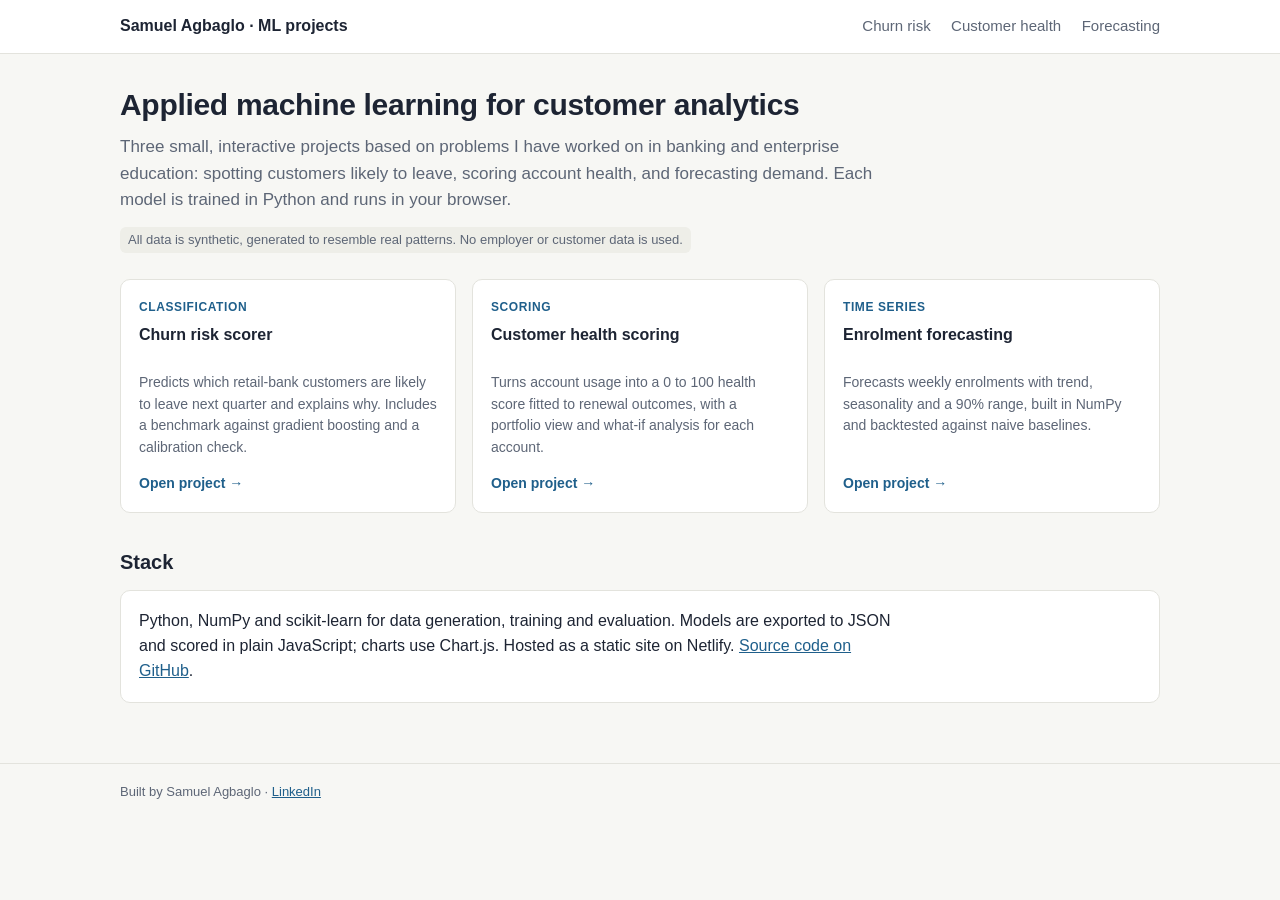
==== site/index.html @ 9b4a9449 "Add three ML portfolio projects: churn, customer health, forecasting Co-Authored-By: Claude Opus 5.5" ====
<!DOCTYPE html>
<html lang="en">
<head>
  <meta charset="utf-8">
  <meta name="viewport" content="width=device-width, initial-scale=1">
  <title>ML projects · Samuel Agbaglo</title>
  <meta name="description" content="Three applied machine learning projects: churn risk, customer health scoring and enrolment forecasting.">
  <link rel="stylesheet" href="assets/style.css">
</head>
<body>
  <header class="site"><div class="inner">
    <a class="brand" href="./">Samuel Agbaglo · ML projects</a>
    <nav>
      <a href="churn/">Churn risk</a>
      <a href="health/">Customer health</a>
      <a href="forecast/">Forecasting</a>
    </nav>
  </div></header>

  <main>
    <h1>Applied machine learning for customer analytics</h1>
    <p class="lede">Three small, interactive projects based on problems I have worked on in banking and enterprise education: spotting customers likely to leave, scoring account health, and forecasting demand. Each model is trained in Python and runs in your browser.</p>
    <span class="note">All data is synthetic, generated to resemble real patterns. No employer or customer data is used.</span>

    <div class="grid three" style="margin-top:26px">
      <a class="card project-card" href="churn/">
        <span class="tag">Classification</span>
        <h3 style="margin-top:6px">Churn risk scorer</h3>
        <p>Predicts which retail-bank customers are likely to leave next quarter and explains why. Includes a benchmark against gradient boosting and a calibration check.</p>
        <span class="go">Open project →</span>
      </a>
      <a class="card project-card" href="health/">
        <span class="tag">Scoring</span>
        <h3 style="margin-top:6px">Customer health scoring</h3>
        <p>Turns account usage into a 0 to 100 health score fitted to renewal outcomes, with a portfolio view and what-if analysis for each account.</p>
        <span class="go">Open project →</span>
      </a>
      <a class="card project-card" href="forecast/">
        <span class="tag">Time series</span>
        <h3 style="margin-top:6px">Enrolment forecasting</h3>
        <p>Forecasts weekly enrolments with trend, seasonality and a 90% range, built in NumPy and backtested against naive baselines.</p>
        <span class="go">Open project →</span>
      </a>
    </div>

    <h2>Stack</h2>
    <div class="card prose">
      <p style="margin:0">Python, NumPy and scikit-learn for data generation, training and evaluation. Models are exported to JSON and scored in plain JavaScript; charts use Chart.js. Hosted as a static site on Netlify. <a href="https://github.com/sammiel/ml-portfolio">Source code on GitHub</a>.</p>
    </div>
  </main>

  <footer><div class="inner">Built by Samuel Agbaglo · <a href="https://www.linkedin.com/in/samuel-agbaglo">LinkedIn</a></div></footer>
</body>
</html>
---- site/assets/style.css ----
:root {
  --bg: #f7f7f4;
  --surface: #ffffff;
  --ink: #1d2433;
  --muted: #5d6676;
  --line: #e3e3dd;
  --accent: #1f5f8b;
  --good: #2e7d4f;
  --warn: #b7791f;
  --bad: #b23b3b;
  --radius: 10px;
}

* { box-sizing: border-box; }

body {
  margin: 0;
  font-family: -apple-system, BlinkMacSystemFont, "Segoe UI", Roboto, "Helvetica Neue", Arial, sans-serif;
  background: var(--bg);
  color: var(--ink);
  line-height: 1.55;
}

a { color: var(--accent); }

header.site {
  border-bottom: 1px solid var(--line);
  background: var(--surface);
}
header.site .inner {
  max-width: 1080px;
  margin: 0 auto;
  padding: 14px 20px;
  display: flex;
  gap: 20px;
  align-items: center;
  flex-wrap: wrap;
}
header.site .brand { font-weight: 700; text-decoration: none; color: var(--ink); margin-right: auto; }
header.site nav a { text-decoration: none; color: var(--muted); margin-left: 16px; font-size: 15px; }
header.site nav a.active { color: var(--ink); font-weight: 600; }

main { max-width: 1080px; margin: 0 auto; padding: 28px 20px 60px; }

h1 { font-size: 30px; margin: 0 0 6px; letter-spacing: -0.01em; }
h2 { font-size: 20px; margin: 34px 0 12px; }
h3 { font-size: 16px; margin: 0 0 10px; }
.lede { color: var(--muted); font-size: 17px; max-width: 760px; margin: 0 0 8px; }
.note {
  display: inline-block;
  font-size: 13px;
  color: var(--muted);
  background: #eeeee8;
  border-radius: 6px;
  padding: 3px 8px;
  margin-top: 6px;
}

.card {
  background: var(--surface);
  border: 1px solid var(--line);
  border-radius: var(--radius);
  padding: 18px;
}

.grid { display: grid; gap: 16px; }
.grid.two { grid-template-columns: 1.15fr 1fr; }
.grid.three { grid-template-columns: repeat(3, 1fr); }
.grid.four { grid-template-columns: repeat(4, 1fr); }
@media (max-width: 820px) {
  .grid.two, .grid.three, .grid.four { grid-template-columns: 1fr; }
}

.kpi .label { font-size: 13px; color: var(--muted); }
.kpi .value { font-size: 26px; font-weight: 700; font-variant-numeric: tabular-nums; }
.kpi .sub { font-size: 13px; color: var(--muted); }

.field { margin-bottom: 14px; }
.field .row { display: flex; justify-content: space-between; font-size: 14px; margin-bottom: 4px; }
.field .row output { font-weight: 600; font-variant-numeric: tabular-nums; }
input[type="range"] { width: 100%; accent-color: var(--accent); }

.score {
  font-size: 54px;
  font-weight: 750;
  line-height: 1;
  font-variant-numeric: tabular-nums;
}
.badge {
  display: inline-block;
  font-size: 13px;
  font-weight: 600;
  padding: 3px 10px;
  border-radius: 999px;
  color: #fff;
}
.badge.good { background: var(--good); }
.badge.warn { background: var(--warn); }
.badge.bad { background: var(--bad); }

.meter { height: 10px; background: #ecece6; border-radius: 999px; overflow: hidden; margin: 14px 0 6px; }
.meter > div { height: 100%; border-radius: 999px; transition: width 0.2s ease; }

.drivers { margin-top: 18px; }
.driver { display: grid; grid-template-columns: 1fr 1fr; gap: 10px; align-items: center; font-size: 13px; margin-bottom: 6px; }
.driver .bar-wrap { position: relative; height: 12px; background: #f1f1ec; border-radius: 3px; }
.driver .bar-wrap::after { content: ""; position: absolute; left: 50%; top: -2px; bottom: -2px; width: 1px; background: #b9b9b0; }
.driver .bar { position: absolute; top: 0; bottom: 0; border-radius: 3px; }

table { width: 100%; border-collapse: collapse; font-size: 14px; }
th, td { text-align: left; padding: 8px 10px; border-bottom: 1px solid var(--line); }
th { font-size: 12px; text-transform: uppercase; letter-spacing: 0.04em; color: var(--muted); font-weight: 600; }
td.num, th.num { text-align: right; font-variant-numeric: tabular-nums; }
tbody tr.clickable { cursor: pointer; }
tbody tr.clickable:hover { background: #f4f6f8; }
tbody tr.selected { background: #e8f0f6; }

.scroll { max-height: 460px; overflow-y: auto; }

.tabs { display: flex; gap: 6px; margin-bottom: 12px; flex-wrap: wrap; }
.tabs button {
  border: 1px solid var(--line);
  background: var(--surface);
  color: var(--ink);
  border-radius: 999px;
  padding: 5px 12px;
  font-size: 13px;
  cursor: pointer;
}
.tabs button.on { background: var(--ink); color: #fff; border-color: var(--ink); }

.prose p, .prose li { max-width: 760px; }
.prose code { background: #ecece6; padding: 1px 5px; border-radius: 4px; font-size: 13px; }

.project-card { display: flex; flex-direction: column; text-decoration: none; color: inherit; transition: border-color 0.15s; }
.project-card:hover { border-color: var(--accent); }
.project-card .tag { font-size: 12px; color: var(--accent); font-weight: 600; text-transform: uppercase; letter-spacing: 0.05em; }
.project-card p { color: var(--muted); font-size: 14px; flex: 1; }
.project-card .go { font-size: 14px; font-weight: 600; color: var(--accent); }

footer { border-top: 1px solid var(--line); color: var(--muted); font-size: 13px; }
footer .inner { max-width: 1080px; margin: 0 auto; padding: 18px 20px; }
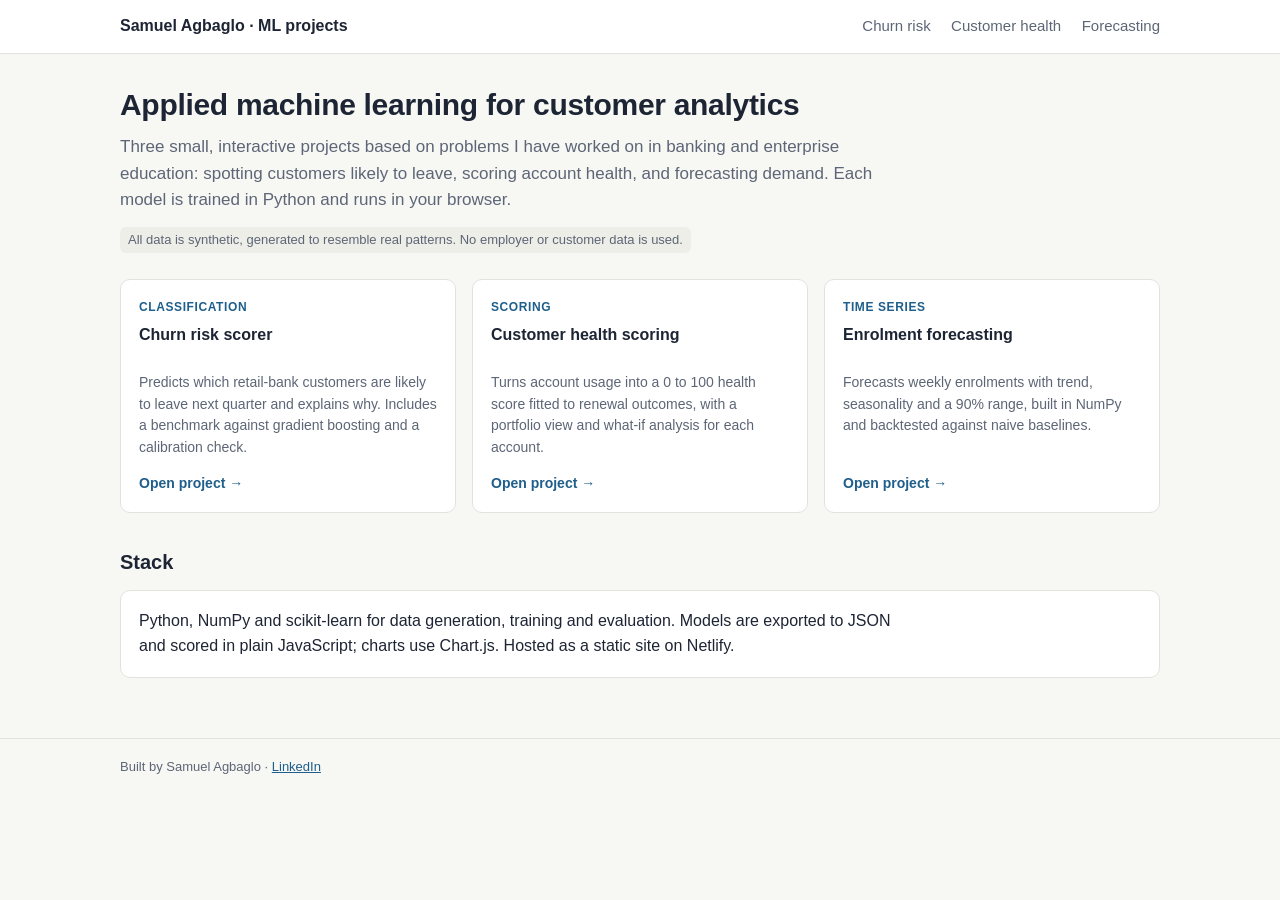
==== commit 495fcec4: "Remove GitHub source and training-code links from the site Drops the "Source code on GitHub" link fr" ====
--- a/site/index.html
+++ b/site/index.html
@@ -45,7 +45,7 @@
 
     <h2>Stack</h2>
     <div class="card prose">
-      <p style="margin:0">Python, NumPy and scikit-learn for data generation, training and evaluation. Models are exported to JSON and scored in plain JavaScript; charts use Chart.js. Hosted as a static site on Netlify. <a href="https://github.com/sammiel/ml-portfolio">Source code on GitHub</a>.</p>
+      <p style="margin:0">Python, NumPy and scikit-learn for data generation, training and evaluation. Models are exported to JSON and scored in plain JavaScript; charts use Chart.js. Hosted as a static site on Netlify.</p>
     </div>
   </main>
 
